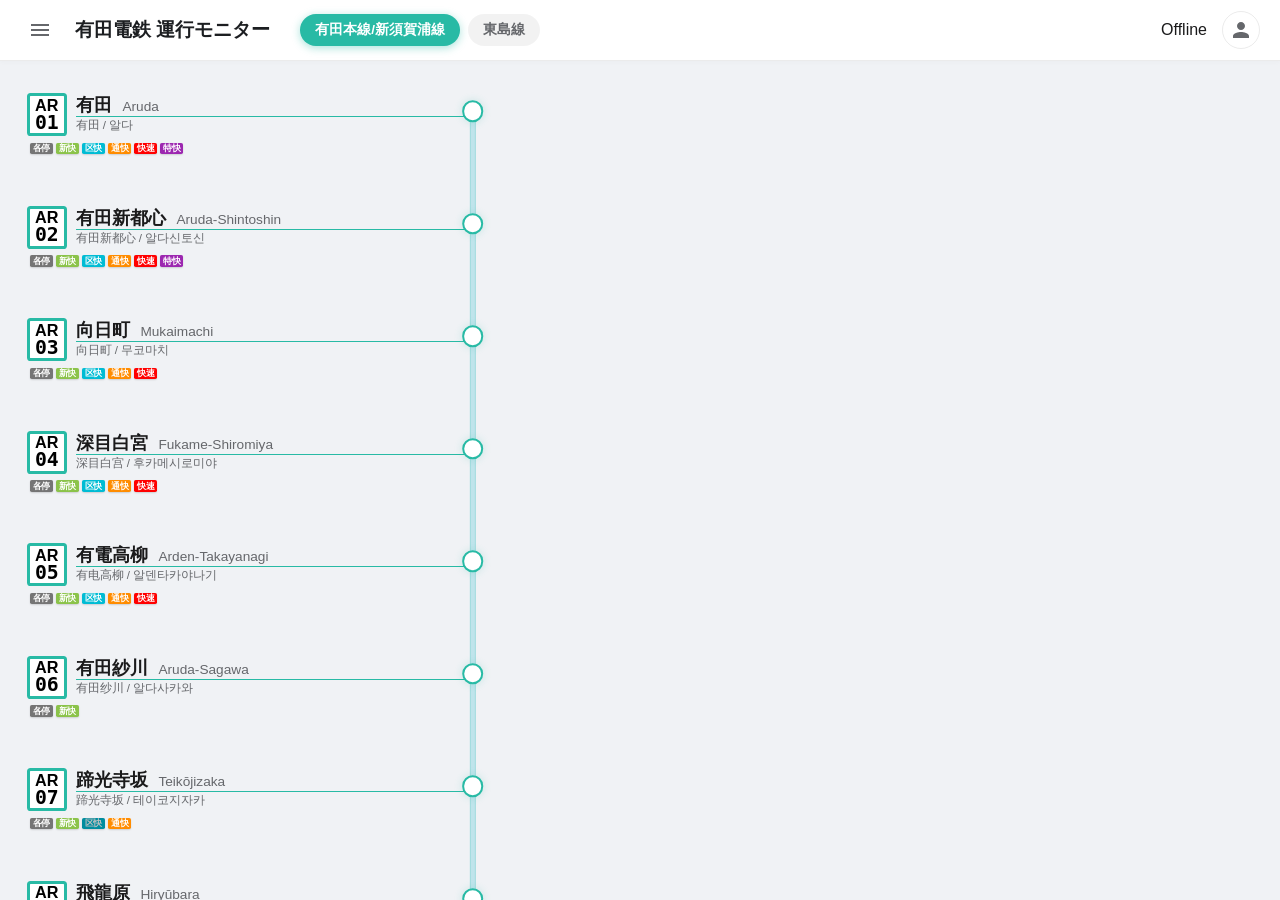
==== index.html @ 8b5f28a0 "Initial commit" ====
<!DOCTYPE html>
<html lang="ja">

<head>
    <meta charset="UTF-8">
    <meta name="viewport" content="width=device-width, initial-scale=1.0">
    <title>有田電鉄 運行モニター</title>
    <link rel="stylesheet" href="style.css">
    <link rel="icon" href="./static/icons/favicon.ico">
</head>

<body>
    <div id="app">
        <!-- Main Content (Train Map) -->
        <main class="map-container">
            <header class="map-header">
                <div class="header-left">
                    <button id="menu-toggle" class="icon-button" title="運転支援メニュー">
                        <svg viewBox="0 0 24 24" width="24" height="24">
                            <path fill="currentColor" d="M3 18h18v-2H3v2zm0-5h18v-2H3v2zm0-7v2h18V6H3z" />
                        </svg>
                    </button>
                    <h1>有田電鉄 運行モニター</h1>
                    <div class="line-selector-tabs">
                        <button class="line-tab active" data-line-id="AR">有田本線/新須賀浦線</button>
                        <button class="line-tab" data-line-id="AH">東島線</button>
                    </div>
                </div>

                <div class="header-right">
                    <div id="ws-status" class="status-indicator offline" title="Status: Disconnected"></div>
                    <button id="user-toggle" class="icon-button user-avatar-btn" title="ログイン">
                        <div id="user-icon-placeholder">
                            <svg viewBox="0 0 24 24" width="24" height="24">
                                <path fill="currentColor"
                                    d="M12 12c2.21 0 4-1.79 4-4s-1.79-4-4-4-4 1.79-4 4 1.79 4 4 4zm0 2c-2.67 0-8 1.34-8 4v2h16v-2c0-2.66-5.33-4-8-4z" />
                            </svg>
                        </div>
                        <img id="user-avatar-img" src="" alt="Avatar" style="display: none;">
                    </button>
                </div>
            </header>

            <div id="route-map" class="route-map">
                <div id="route-container" class="route-container">
                    <!-- Stations and Trains will be rendered here dynamically -->
                    <div id="stations-container"></div>
                    <div id="trains-container"></div>
                </div>
            </div>
        </main>

        <!-- Auth Modal -->
        <div id="login-modal" class="modal-backdrop" style="display: none;">
            <div class="modal-content">
                <button id="modal-close" class="close-button">&times;</button>
                <section id="auth-panel" class="panel">
                    <h2>乗務員メニュー</h2>

                    <div id="auth-initial">
                        <p>初回の方はMinecraft内で <code>/arutils register</code> を実行し、トークンを入力してください。</p>
                        <input type="text" id="token-input" placeholder="トークンを入力" />
                        <button id="btn-token-login">トークンでログイン</button>

                        <div class="divider"><span>または</span></div>

                        <p>2回目以降 (ID/パスワード)</p>
                        <input type="text" id="player-id-input" placeholder="Minecraft ID (UUID)" />
                        <input type="password" id="password-input" placeholder="パスワード" />
                        <button id="btn-password-login">ログイン</button>
                    </div>

                    <div id="auth-set-password" style="display: none;">
                        <p class="success">トークン認証成功</p>
                        <p>次回以降のログイン用パスワードを設定してください。</p>
                        <input type="password" id="new-password-input" placeholder="新しいパスワード" />
                        <button id="btn-set-password">パスワード設定</button>
                    </div>

                    <div id="auth-success" style="display: none;">
                        <div class="user-profile">
                            <img id="profile-avatar" src="" alt="Avatar">
                            <div class="user-info">
                                <span class="label">ログイン中</span>
                                <span id="logged-in-player" class="player-name">---</span>
                            </div>
                        </div>
                        <button id="btn-logout" class="secondary-btn">ログアウト</button>
                    </div>

                    <p id="auth-error-msg" class="error-msg"></p>
                </section>
            </div>
        </div>
    </div>

    <!-- Script loaded at the end -->
    <script src="main.js" type="module"></script>
</body>

</html>
---- style.css ----
:root {
    --bg-dark: #f0f2f5;
    --panel-bg: rgba(255, 255, 255, 0.95);
    --accent-color: #28baa5;
    --accent-light: #bfe4eb;
    --text-primary: #1a1a1b;
    --text-secondary: #65676b;
    --success-color: #2ea043;
    --error-color: #f85149;
    --border-color: rgba(0, 0, 0, 0.08);
    --modal-z: 2000;
}

* {
    box-sizing: border-box;
    margin: 0;
    padding: 0;
}

body {
    font-family: 'Inter', 'Noto Sans JP', sans-serif;
    background-color: var(--bg-dark);
    color: var(--text-primary);
    overflow: hidden;
}

#app {
    display: flex;
    height: 100vh;
}

/* Main Content Area */
.map-container {
    flex: 1;
    display: flex;
    flex-direction: column;
    overflow: hidden;
    position: relative;
    background: #f1f5f9;
    /* Soft gray for map background */
}

.map-header {
    background: rgba(255, 255, 255, 0.95);
    backdrop-filter: blur(12px);
    padding: 10px 20px;
    display: flex;
    justify-content: space-between;
    align-items: center;
    border-bottom: 1px solid var(--border-color);
    box-shadow: 0 2px 4px rgba(0, 0, 0, 0.02);
    z-index: 100;
}

.header-left,
.header-right {
    display: flex;
    align-items: center;
    gap: 15px;
}

.map-header h1 {
    font-size: 1.2rem;
    font-weight: 700;
    color: #1c1e21;
}

.line-selector-tabs {
    display: flex;
    gap: 8px;
    margin-left: 15px;
}

.line-tab {
    padding: 6px 14px;
    font-size: 0.85rem;
    font-weight: 700;
    color: var(--text-secondary);
    background: rgba(0, 0, 0, 0.05);
    border: 1px solid transparent;
    border-radius: 20px;
    cursor: pointer;
    transition: all 0.2s ease;
}

.line-tab:hover {
    background: rgba(0, 0, 0, 0.08);
}

.line-tab.active {
    color: #ffffff;
}

.line-tab.active[data-line-id="AR"] {
    background: #28baa5;
    box-shadow: 0 2px 8px rgba(40, 186, 165, 0.4);
}

.line-tab.active[data-line-id="AH"] {
    background: #49ce8f;
    box-shadow: 0 2px 8px rgba(73, 206, 143, 0.4);
}

.icon-button {
    background: none;
    border: none;
    padding: 8px;
    border-radius: 50%;
    cursor: pointer;
    color: var(--text-secondary);
    display: flex;
    align-items: center;
    justify-content: center;
    transition: background 0.2s;
}

.icon-button:hover {
    background: rgba(0, 0, 0, 0.05);
}

.user-avatar-btn {
    width: 38px;
    height: 38px;
    padding: 2px;
    border: 1px solid var(--border-color);
}

#user-avatar-img {
    width: 100%;
    height: 100%;
    border-radius: 4px;
    image-rendering: pixelated;
}

#profile-avatar {
    border-radius: 4px;
    image-rendering: pixelated;
}

/* Route Map Container */
.route-map {
    flex: 1;
    position: relative;
    padding-top: 50px;
    padding-bottom: 100px;
    padding-left: 0;
    min-width: 2100px;
    height: 100%;
    overflow-y: auto;
    overflow-x: auto;
    scroll-behavior: smooth;
    background: #f0f2f5;
    cursor: default;
}

.route-container {
    position: relative;
    width: 100%;
    zoom: 0.9;
    /* Height is set dynamically in main.js */
}

/* Route Line Background (Central Track) — positioned dynamically per line */
.route-line-bg {
    position: absolute;
    transform: translateX(-50%);
    width: 7px;
    border-left: 2px solid;
    border-right: 2px solid;
    z-index: 2;
}

/* Station Element */
.station-marker {
    position: absolute;
    left: 0;
    width: 100%;
    height: 1px;
    /* Center point */
    display: flex;
    align-items: center;
}

/* Station Circular Node on track — left set dynamically */
.station-node {
    position: absolute;
    transform: translate(-50%, -50%);
    width: 24px;
    height: 24px;
    background: #fff;
    border: 3px solid var(--accent-color);
    border-radius: 50%;
    z-index: 10;
    box-shadow: 0 0 10px rgba(40, 186, 165, 0.2);
}

/* Station ID Box — left set dynamically */
.station-id-box {
    position: absolute;
    top: -20px;
    width: 44px;
    height: 48px;
    background: #ffffff;
    border: 4px solid var(--accent-color);
    border-radius: 4px;
    display: flex;
    flex-direction: column;
    justify-content: center;
    align-items: center;
    z-index: 10;
    color: #000;
    text-align: center;
}

.station-id-prefix {
    font-size: 18px;
    /* Increased to 18px */
    font-weight: 900;
    line-height: 1;
}

.station-id-number {
    font-size: 22px;
    /* Decreased to 22px */
    font-weight: 700;
    line-height: 1;
    font-family: 'JetBrains Mono', monospace;
}

/* 停車種別案内バッジ (ナンバリングボックス直下・左端揃え・自動折り返し) */
.station-stop-badges {
    position: absolute;
    top: 52px;
    left: 0;
    display: flex;
    flex-wrap: wrap;
    align-items: center;
    justify-content: flex-start;
    gap: 3px 4px;
    width: max-content;
    max-width: 270px;
    white-space: nowrap;
    pointer-events: none;
    z-index: 15;
}

/* 支線駅（新須賀浦）の停車種別案内バッジ (右端揃え) */
.branch-station .station-stop-badges {
    left: auto;
    right: 0;
    justify-content: flex-end;
}

.stop-badge {
    display: inline-flex;
    align-items: center;
    justify-content: center;
    width: 25px;
    height: 13px;
    font-size: 9.5px;
    font-weight: 700;
    line-height: 1;
    color: #ffffff;
    border-radius: 2px;
    box-shadow: 0 1px 2px rgba(0, 0, 0, 0.15);
    white-space: nowrap;
    letter-spacing: -0.5px;
}

/* 一部停車 (値: 2) - トーン少し暗め (brightness 0.75) & クリックで注意書き表示 */
.stop-badge.partial-stop {
    filter: brightness(0.75);
    cursor: pointer;
    position: relative;
    outline: none;
    pointer-events: auto; /* マウスイベントを受け取る設定 */
}

.stop-badge.partial-stop .badge-tooltip {
    position: absolute;
    top: calc(100% + 5px);
    left: 0;
    transform: none;
    background: rgba(20, 20, 24, 0.92);
    color: #ffffff;
    padding: 4px 8px;
    border-radius: 4px;
    font-size: 10px;
    font-weight: 500;
    white-space: nowrap;
    box-shadow: 0 2px 8px rgba(0, 0, 0, 0.3);
    pointer-events: none;
    opacity: 0;
    visibility: hidden;
    transition: opacity 0.2s ease, visibility 0.2s ease;
    z-index: 200;
}

.stop-badge.partial-stop .badge-tooltip::after {
    content: '';
    position: absolute;
    bottom: 100%;
    top: auto;
    left: 12.5px;
    transform: translateX(-50%);
    border-width: 4px;
    border-style: solid;
    border-color: transparent transparent rgba(20, 20, 24, 0.92) transparent;
}

/* 支線駅 (新須賀浦など右端駅) のポップアップ右端揃え */
.branch-station .stop-badge.partial-stop .badge-tooltip {
    left: auto;
    right: 0;
}

.branch-station .stop-badge.partial-stop .badge-tooltip::after {
    left: auto;
    right: 12.5px;
    transform: translateX(50%);
}

/* クリック時 (active) または フォーカス時にポップアップを表示 */
.stop-badge.partial-stop.active .badge-tooltip,
.stop-badge.partial-stop:focus-within .badge-tooltip {
    opacity: 1;
    visibility: visible;
}

/* Labels — left set dynamically */
.station-name-main-group {
    position: absolute;
    bottom: -6px;
    display: flex;
    flex-direction: row;
    align-items: baseline;
    gap: 12px;
}

.station-name {
    color: var(--text-primary);
    font-size: 1.25rem;
    font-weight: 700;
    white-space: nowrap;
}

.station-en-name {
    color: var(--text-secondary);
    font-size: 0.95rem;
    font-weight: 500;
    font-family: 'Outfit', sans-serif;
    white-space: nowrap;
}

/* 乗換案内グループ (停車種別バッジの右横) */
.station-transfer-group {
    display: inline-flex;
    align-items: center;
    gap: 3px;
    margin-left: 6px;
    pointer-events: auto;
}

.transfer-label {
    color: var(--text-secondary);
    font-size: 10px;
    font-weight: 500;
    line-height: 1;
    white-space: nowrap;
}

.transfer-badge {
    display: inline-flex;
    flex-direction: column;
    align-items: center;
    justify-content: center;
    width: 19px;
    height: 20px;
    border-radius: 2.5px;
    color: #ffffff;
    padding: 0;
    box-shadow: 0 1px 2px rgba(0, 0, 0, 0.2);
    align-self: center;
    overflow: hidden;
    box-sizing: border-box;
}

.transfer-prefix {
    font-size: 8px;
    font-weight: 900;
    line-height: 1;
}

.transfer-number {
    font-size: 9px;
    font-weight: 700;
    line-height: 1;
    font-family: 'JetBrains Mono', monospace;
}

.transfer-line-name {
    color: var(--text-secondary);
    font-size: 10px;
    font-weight: 500;
    line-height: 1;
    white-space: nowrap;
}

.station-sub-name-group {
    position: absolute;
    top: 8px;
}

.station-zh-ko-name {
    color: var(--text-secondary);
    font-size: 0.8rem;
    font-weight: 400;
    white-space: nowrap;
}

/* 駅名などのテキストボックス */
.station-info {
    width: 100%;
    /* 親の200pxいっぱいに広げる */
    display: flex;
    align-items: center;
    gap: 8px;
    background: rgba(255, 255, 255, 0.8);
    padding: 4px 8px;
    border-radius: 4px;
    box-shadow: 0 2px 4px rgba(0, 0, 0, 0.1);
}

/* コネクター線 */
.station-connector {
    position: absolute;
    height: 2px;
    z-index: 0;
    pointer-events: none;
}
.station-item {
    position: absolute;
    display: flex;
    align-items: center;
    width: 200px;
    /* 上記のJSでの計算と合わせる */
    height: 40px;
    transform: translateY(-50%);
    /* Y座標の基準を中央に */
    pointer-events: none;
    z-index: 100;
}

.station-connector {
    position: absolute;
    left: 100%;
    /* station-item(200px)の右端から開始 */
    height: 1px;
    background-color: #bfe4eb;
    pointer-events: none;
}


/* --- station-node の重なり順を確実に上にする --- */
.station-node {
    z-index: 10;
    /* 背景色を白にしておくと、後ろの線が多少重なっても綺麗に見えます */
    background: #fff;
}

/* Lane markers for trains — left set dynamically */
.train-marker {
    position: absolute;
    transform: translateY(-50%);
    z-index: 20;
    pointer-events: auto;
    cursor: pointer;
}

/* 4-Lane offsets - Inner (1) vs Outer (2) */
.train-marker.dir-up.lane-1 {
    transform: translate(-60px, -50%);
}

.train-marker.dir-up.lane-2 {
    transform: translate(-95px, -50%);
}

.train-marker.dir-down.lane-1 {
    transform: translate(46px, -50%);
}

.train-marker.dir-down.lane-2 {
    transform: translate(81px, -50%);
}

.train-icon {
    width: 18px;
    height: 30px;
    background-color: var(--accent-color);
    box-shadow: 0 0 12px rgba(40, 186, 165, 0.6);
    transition: background-color 0.3s ease;
    animation: train-pulse 2s infinite ease-in-out;
}

@keyframes train-pulse {
    0% {
        transform: scale(1);
        opacity: 0.9;
    }

    50% {
        transform: scale(1.05);
        opacity: 1;
        border: 1px solid rgba(255, 255, 255, 0.5);
    }

    100% {
        transform: scale(1);
        opacity: 0.9;
    }
}

/* Directional Pointy Shape */
.dir-up .train-icon {
    clip-path: polygon(50% 0%, 100% 20%, 100% 100%, 0% 100%, 0% 20%);
}

.dir-down .train-icon {
    clip-path: polygon(0% 0%, 100% 0%, 100% 80%, 50% 100%, 0% 80%);
}

/* 回送: 黒 */
.train-marker.type-oos .train-icon {
    background-color: #000000;
}

/* 各停: 灰 */
.train-marker.type-local .train-icon {
    background-color: #888888;
}

/* 区快: 青寄り水色 */
.train-marker.type-sect-rapid .train-icon {
    background-color: #4da6ff;
}

/* 通快: オレンジ */
.train-marker.type-comm-rapid .train-icon {
    background-color: #ff8c00;
}

/* --- Service Class Colors --- */
.type-local .train-icon {
    background: #444;
}

.type-sect-rapid .train-icon {
    background: #2e7d32;
}

.type-comm-rapid .train-icon {
    background: #1565c0;
}

.type-rapid .train-icon {
    background: #d32f2f;
}

.type-new-rapid .train-icon {
    background: #8bc34a;
}

.type-spec-rapid .train-icon {
    background: #A020F0;
}

/* Purple */
.type-ltd-exp .train-icon {
    background: #FF69B4;
}

/* Pink */
.type-oos .train-icon {
    background: #777;
    border: 2px dashed #999;
}

/* --- Train Info Label (Always Visible) --- */
.train-label-info {
    position: absolute;
    left: 24px;
    top: 50%;
    transform: translateY(-50%);
    white-space: nowrap;
    background: rgba(0, 0, 0, 0.6);
    padding: 2px 6px;
    border-radius: 4px;
    pointer-events: none;
    display: flex;
    flex-direction: column;
    gap: 1px;
}

.train-name {
    color: #fff;
    font-size: 11px;
    font-weight: 700;
}

.train-type-dest {
    color: rgba(255, 255, 255, 0.8);
    font-size: 9px;
}

/* --- Advanced Hover Tooltip --- */
.train-marker {
    position: absolute;
    z-index: 100;
    transition: top 0.5s ease-in-out, left 0.3s ease-out;
}

.train-marker:focus-visible .train-icon {
    outline: 2px solid #0f766e;
    outline-offset: 3px;
}

.train-marker.active {
    z-index: 250;
}

.train-tooltip {
    position: absolute;
    left: 50%;
    bottom: 120%;
    transform: translateX(-50%);
    background: rgba(255, 255, 255, 0.95);
    border: 1px solid #ddd;
    border-radius: 8px;
    padding: 10px;
    width: 240px;
    box-shadow: 0 4px 15px rgba(0, 0, 0, 0.15);
    opacity: 0;
    visibility: hidden;
    pointer-events: none;
    transition: all 0.2s ease;
    backdrop-filter: blur(5px);
    z-index: 1000;
}

.train-marker .train-tooltip {
    opacity: 0;
    visibility: hidden;
    bottom: 120%;
    pointer-events: none;
}

.train-marker.active .train-tooltip {
    opacity: 1;
    visibility: visible;
    bottom: 140%;
    pointer-events: auto;
}

.tooltip-header {
    display: flex;
    justify-content: space-between;
    font-size: 11px;
    font-weight: bold;
    color: #666;
    border-bottom: 1px solid #eee;
    padding-bottom: 4px;
    margin-bottom: 6px;
}

.t-company {
    color: var(--accent);
}

.t-stock {
    color: #888;
    margin-left: auto;
    margin-right: 8px;
}

.tooltip-main {
    display: flex;
    align-items: center;
    gap: 8px;
    margin-bottom: 8px;
}

.t-type {
    padding: 2px 6px;
    border-radius: 4px;
    color: white;
    font-size: 13px;
    font-weight: bold;
}

.t-type.type-spec-rapid {
    background: #A020F0;
}

.t-type.type-ltd-exp {
    background: #FF69B4;
}

.t-type.type-rapid {
    background: #d32f2f;
}

.t-type.type-new-rapid {
    background: #8bc34a;
}

.t-type.type-local {
    background: #666;
}

.t-arrow {
    color: #999;
}

.t-dest {
    font-size: 16px;
    font-weight: bold;
    color: #333;
}

.oos-notice {
    background: #fff3f3;
    border: 1px solid #ffcccc;
    color: #d32f2f;
    padding: 6px;
    font-size: 11px;
    border-radius: 4px;
    text-align: center;
    line-height: 1.4;
}

.oos-notice span {
    font-size: 9px;
    opacity: 0.8;
}

.tooltip-stops {
    margin-top: 8px;
    border-top: 1px solid #eee;
    padding-top: 6px;
}

.stops-title {
    font-size: 10px;
    color: #999;
    margin-bottom: 4px;
}

.stop-row {
    display: flex;
    justify-content: space-between;
    font-size: 12px;
    padding: 2px 0;
}

.stop-name {
    font-weight: 500;
}

.stop-time {
    color: #aaa;
    font-family: monospace;
}

.no-stops {
    font-size: 11px;
    color: #bbb;
    font-style: italic;
    text-align: center;
}

/* Modal Overlay & Content */
.modal-backdrop {
    position: fixed;
    top: 0;
    left: 0;
    width: 100vw;
    height: 100vh;
    background: rgba(0, 0, 0, 0.4);
    backdrop-filter: blur(5px);
    display: flex;
    justify-content: center;
    align-items: center;
    z-index: var(--modal-z);
}

.modal-content {
    background: #fff;
    width: 400px;
    border-radius: 16px;
    padding: 30px;
    position: relative;
    box-shadow: 0 10px 40px rgba(0, 0, 0, 0.2);
    animation: modalPop 0.3s cubic-bezier(0.34, 1.56, 0.64, 1);
}

@keyframes modalPop {
    from {
        transform: scale(0.9);
        opacity: 0;
    }

    to {
        transform: scale(1);
        opacity: 1;
    }
}

.close-button {
    position: absolute;
    top: 15px;
    right: 20px;
    background: none;
    border: none;
    font-size: 24px;
    color: var(--text-secondary);
    cursor: pointer;
}

/* User Profile in Modal */
.user-profile {
    display: flex;
    align-items: center;
    gap: 15px;
    background: #f8fafc;
    padding: 15px;
    border-radius: 12px;
    margin-bottom: 20px;
}

.user-profile img {
    width: 48px;
    height: 48px;
    background: #e2e8f0;
}

.user-info {
    display: flex;
    flex-direction: column;
}

.user-info .label {
    font-size: 11px;
    color: var(--text-secondary);
    text-transform: uppercase;
}

.user-info .player-name {
    font-size: 18px;
    font-weight: 700;
    color: #1c1e21;
}

.divider {
    text-align: center;
    position: relative;
    margin: 20px 0;
}

.divider::before {
    content: '';
    position: absolute;
    left: 0;
    top: 50%;
    width: 100%;
    height: 1px;
    background: var(--border-color);
}

.divider span {
    position: relative;
    background: #fff;
    padding: 0 10px;
    color: var(--text-secondary);
    font-size: 12px;
}

.secondary-btn {
    background: #f0f2f5;
    color: #1c1e21;
}

.secondary-btn:hover {
    background: #e4e6eb;
}

/* Status Indicators */
.status-indicator {
    width: 10px;
    height: 10px;
    border-radius: 50%;
}

.status-indicator.online {
    background-color: var(--success-color);
    box-shadow: 0 0 8px var(--success-color);
}

.status-indicator.offline {
    background-color: var(--error-color);
}

/* PiP Window HUD Styles */
.hud-body {
    background: rgba(0, 0, 0, 0.5);
    color: #fff;
    font-family: 'JetBrains Mono', monospace;
    padding: 10px;
    overflow: hidden;
}

.hud-data-row {
    display: flex;
    justify-content: space-between;
    margin-bottom: 5px;
}

.hud-value {
    color: #28baa5;
    font-weight: 700;
}
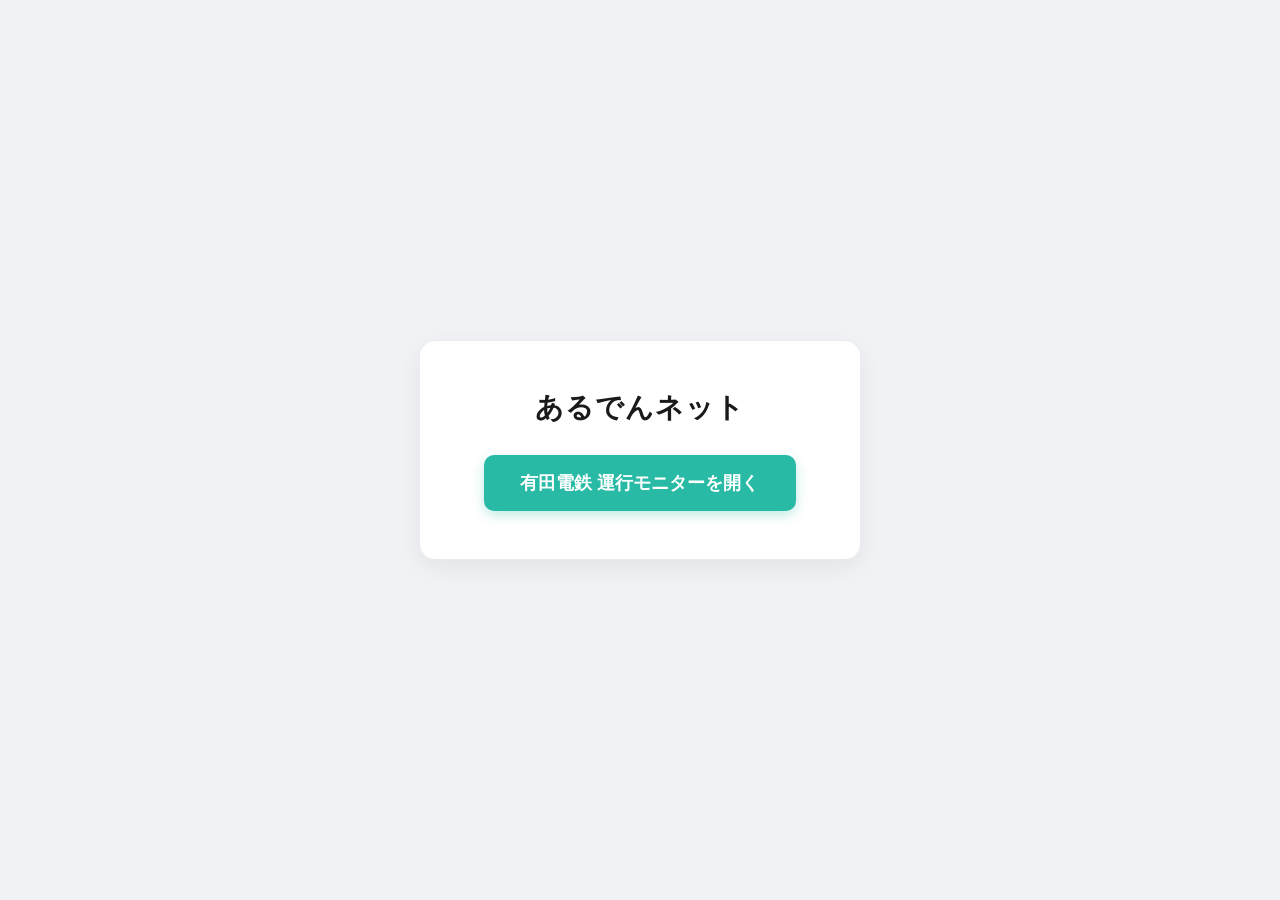
==== commit 1eacc0c8: "update html" ====
--- a/index.html
+++ b/index.html
@@ -4,98 +4,87 @@
 <head>
     <meta charset="UTF-8">
     <meta name="viewport" content="width=device-width, initial-scale=1.0">
-    <title>有田電鉄 運行モニター</title>
-    <link rel="stylesheet" href="style.css">
-    <link rel="icon" href="./static/icons/favicon.ico">
+    <title>あるでんネット</title>
+    <link rel="icon" href="./favicon.ico">
+    <style>
+        :root {
+            --bg-dark: #f0f2f5;
+            --accent-color: #28baa5;
+            --accent-hover: #219d8b;
+            --text-primary: #1a1a1b;
+            --text-secondary: #65676b;
+        }
+
+        * {
+            box-sizing: border-box;
+            margin: 0;
+            padding: 0;
+        }
+
+        body {
+            font-family: 'Inter', 'Noto Sans JP', sans-serif;
+            background-color: var(--bg-dark);
+            color: var(--text-primary);
+            height: 100vh;
+            display: flex;
+            justify-content: center;
+            align-items: center;
+        }
+
+        .container {
+            text-align: center;
+            background: rgba(255, 255, 255, 0.95);
+            padding: 48px 64px;
+            border-radius: 16px;
+            box-shadow: 0 8px 24px rgba(0, 0, 0, 0.06);
+            border: 1px solid rgba(0, 0, 0, 0.08);
+        }
+
+        h1 {
+            font-size: 1.75rem;
+            margin-bottom: 28px;
+            color: var(--text-primary);
+            letter-spacing: 0.04em;
+        }
+
+        .link-button {
+            display: inline-flex;
+            align-items: center;
+            justify-content: center;
+            gap: 10px;
+            padding: 16px 36px;
+            font-size: 1.125rem;
+            font-weight: 600;
+            color: #ffffff;
+            background-color: var(--accent-color);
+            border: none;
+            border-radius: 10px;
+            text-decoration: none;
+            cursor: pointer;
+            transition: background-color 0.2s ease, transform 0.15s ease, box-shadow 0.2s ease;
+            box-shadow: 0 4px 12px rgba(40, 186, 165, 0.3);
+        }
+
+        .link-button:hover {
+            background-color: var(--accent-hover);
+            transform: translateY(-2px);
+            box-shadow: 0 6px 16px rgba(40, 186, 165, 0.4);
+        }
+
+        .link-button:active {
+            transform: translateY(0);
+        }
+    </style>
 </head>
 
 <body>
-    <div id="app">
-        <!-- Main Content (Train Map) -->
-        <main class="map-container">
-            <header class="map-header">
-                <div class="header-left">
-                    <button id="menu-toggle" class="icon-button" title="運転支援メニュー">
-                        <svg viewBox="0 0 24 24" width="24" height="24">
-                            <path fill="currentColor" d="M3 18h18v-2H3v2zm0-5h18v-2H3v2zm0-7v2h18V6H3z" />
-                        </svg>
-                    </button>
-                    <h1>有田電鉄 運行モニター</h1>
-                    <div class="line-selector-tabs">
-                        <button class="line-tab active" data-line-id="AR">有田本線/新須賀浦線</button>
-                        <button class="line-tab" data-line-id="AH">東島線</button>
-                    </div>
-                </div>
-
-                <div class="header-right">
-                    <div id="ws-status" class="status-indicator offline" title="Status: Disconnected"></div>
-                    <button id="user-toggle" class="icon-button user-avatar-btn" title="ログイン">
-                        <div id="user-icon-placeholder">
-                            <svg viewBox="0 0 24 24" width="24" height="24">
-                                <path fill="currentColor"
-                                    d="M12 12c2.21 0 4-1.79 4-4s-1.79-4-4-4-4 1.79-4 4 1.79 4 4 4zm0 2c-2.67 0-8 1.34-8 4v2h16v-2c0-2.66-5.33-4-8-4z" />
-                            </svg>
-                        </div>
-                        <img id="user-avatar-img" src="" alt="Avatar" style="display: none;">
-                    </button>
-                </div>
-            </header>
-
-            <div id="route-map" class="route-map">
-                <div id="route-container" class="route-container">
-                    <!-- Stations and Trains will be rendered here dynamically -->
-                    <div id="stations-container"></div>
-                    <div id="trains-container"></div>
-                </div>
-            </div>
-        </main>
-
-        <!-- Auth Modal -->
-        <div id="login-modal" class="modal-backdrop" style="display: none;">
-            <div class="modal-content">
-                <button id="modal-close" class="close-button">&times;</button>
-                <section id="auth-panel" class="panel">
-                    <h2>乗務員メニュー</h2>
-
-                    <div id="auth-initial">
-                        <p>初回の方はMinecraft内で <code>/arutils register</code> を実行し、トークンを入力してください。</p>
-                        <input type="text" id="token-input" placeholder="トークンを入力" />
-                        <button id="btn-token-login">トークンでログイン</button>
-
-                        <div class="divider"><span>または</span></div>
-
-                        <p>2回目以降 (ID/パスワード)</p>
-                        <input type="text" id="player-id-input" placeholder="Minecraft ID (UUID)" />
-                        <input type="password" id="password-input" placeholder="パスワード" />
-                        <button id="btn-password-login">ログイン</button>
-                    </div>
-
-                    <div id="auth-set-password" style="display: none;">
-                        <p class="success">トークン認証成功</p>
-                        <p>次回以降のログイン用パスワードを設定してください。</p>
-                        <input type="password" id="new-password-input" placeholder="新しいパスワード" />
-                        <button id="btn-set-password">パスワード設定</button>
-                    </div>
-
-                    <div id="auth-success" style="display: none;">
-                        <div class="user-profile">
-                            <img id="profile-avatar" src="" alt="Avatar">
-                            <div class="user-info">
-                                <span class="label">ログイン中</span>
-                                <span id="logged-in-player" class="player-name">---</span>
-                            </div>
-                        </div>
-                        <button id="btn-logout" class="secondary-btn">ログアウト</button>
-                    </div>
-
-                    <p id="auth-error-msg" class="error-msg"></p>
-                </section>
-            </div>
-        </div>
+    <div class="container">
+        <h1>あるでんネット</h1>
+        <a href="./train-location/train-loc.html" class="link-button">
+            有田電鉄 運行モニターを開く
+        </a>
     </div>
-
-    <!-- Script loaded at the end -->
-    <script src="main.js" type="module"></script>
 </body>
 
-</html>+</html>
+
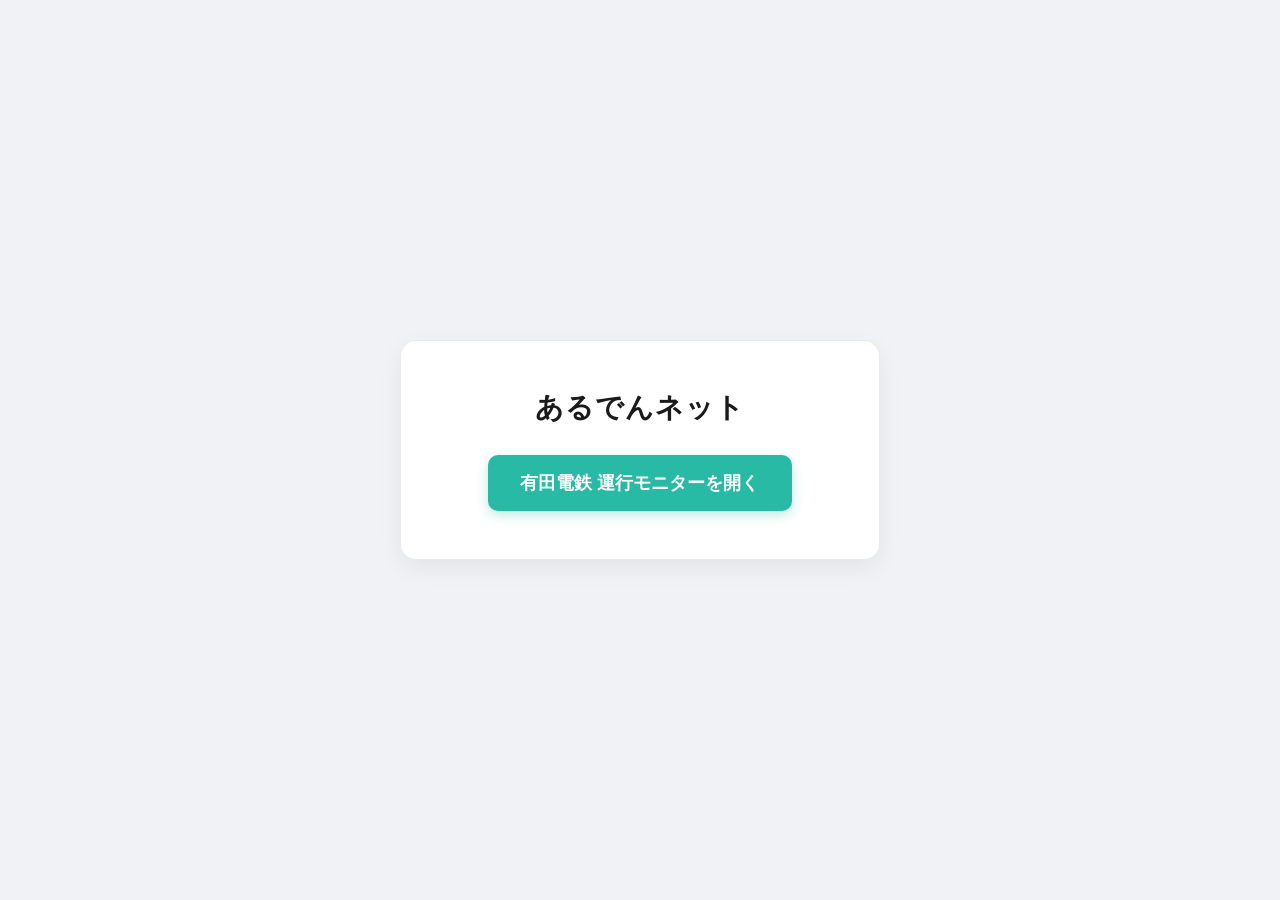
==== commit 913aa926: "support mobile devices" ====
--- a/index.html
+++ b/index.html
@@ -25,7 +25,9 @@
             font-family: 'Inter', 'Noto Sans JP', sans-serif;
             background-color: var(--bg-dark);
             color: var(--text-primary);
-            height: 100vh;
+            min-height: 100vh;
+            min-height: 100dvh;
+            padding: 16px;
             display: flex;
             justify-content: center;
             align-items: center;
@@ -34,7 +36,8 @@
         .container {
             text-align: center;
             background: rgba(255, 255, 255, 0.95);
-            padding: 48px 64px;
+            width: min(100%, 480px);
+            padding: 48px 32px;
             border-radius: 16px;
             box-shadow: 0 8px 24px rgba(0, 0, 0, 0.06);
             border: 1px solid rgba(0, 0, 0, 0.08);
@@ -45,6 +48,7 @@
             margin-bottom: 28px;
             color: var(--text-primary);
             letter-spacing: 0.04em;
+            white-space: nowrap;
         }
 
         .link-button {
@@ -52,7 +56,7 @@
             align-items: center;
             justify-content: center;
             gap: 10px;
-            padding: 16px 36px;
+            padding: 16px 32px;
             font-size: 1.125rem;
             font-weight: 600;
             color: #ffffff;
@@ -60,9 +64,27 @@
             border: none;
             border-radius: 10px;
             text-decoration: none;
+            white-space: nowrap;
             cursor: pointer;
             transition: background-color 0.2s ease, transform 0.15s ease, box-shadow 0.2s ease;
             box-shadow: 0 4px 12px rgba(40, 186, 165, 0.3);
+        }
+
+        @media (max-width: 480px) {
+            .container {
+                padding: 36px 20px;
+            }
+
+            h1 {
+                font-size: 1.5rem;
+                margin-bottom: 24px;
+            }
+
+            .link-button {
+                width: 100%;
+                padding: 14px 20px;
+                font-size: 1rem;
+            }
         }
 
         .link-button:hover {
